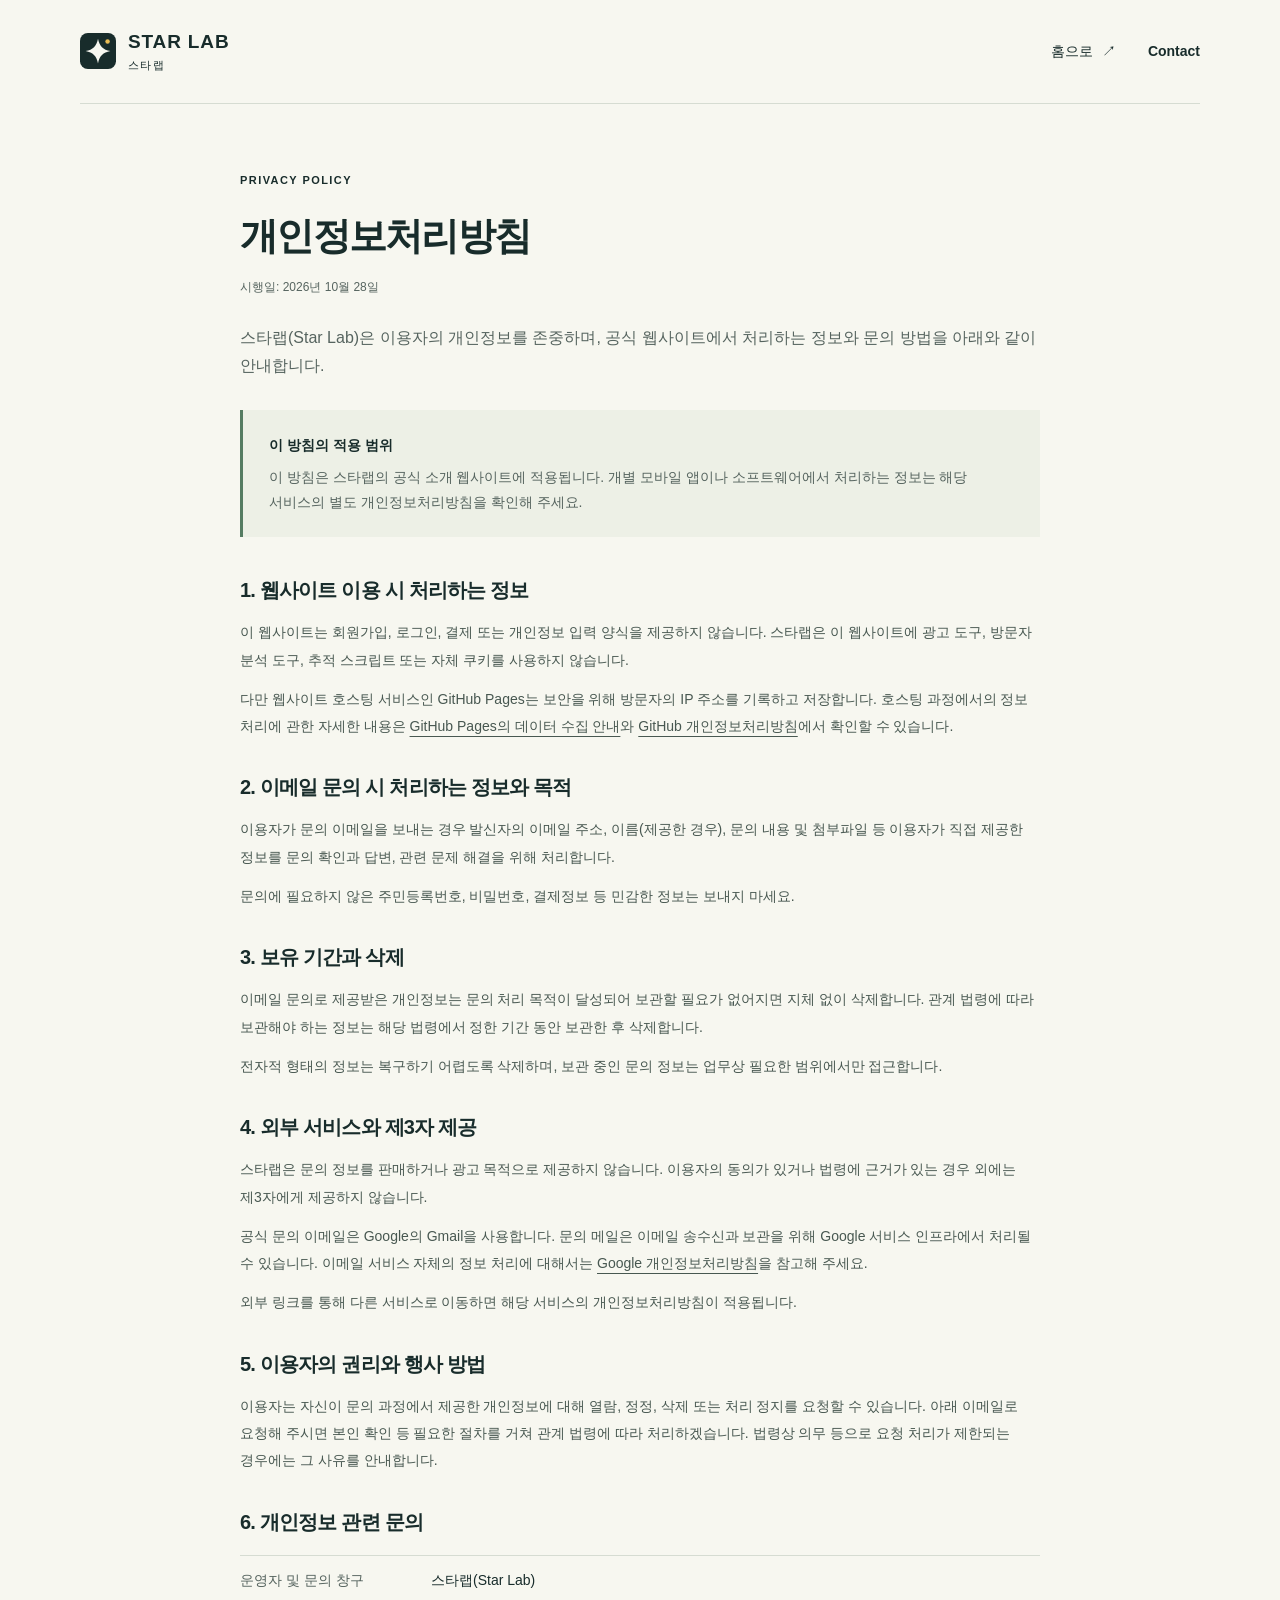
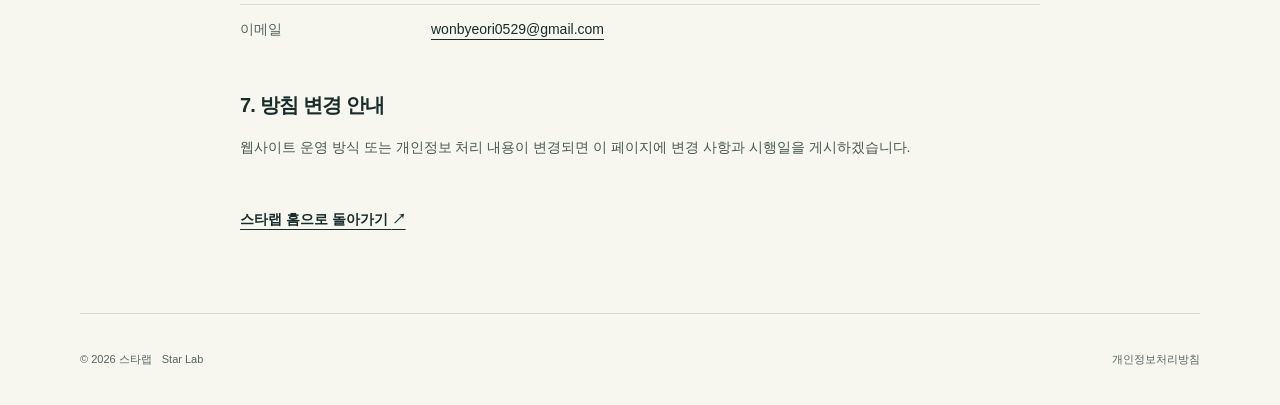
==== privacy.html @ 7d498df2 "Publish Star Lab official static website" ====
<!doctype html>
<html lang="ko">
<head>
  <meta charset="utf-8">
  <meta name="viewport" content="width=device-width, initial-scale=1">
  <title>개인정보처리방침 | 스타랩 Star Lab</title>
  <meta name="description" content="스타랩(Star Lab) 공식 웹사이트의 개인정보 처리 및 문의 안내입니다.">
  <meta name="theme-color" content="#182c2b">
  <link rel="icon" href="./assets/favicon.svg" type="image/svg+xml">
  <link rel="stylesheet" href="./assets/styles.css">
</head>
<body>
  <a class="skip-link" href="#main">본문 바로가기</a>
  <header class="site-header wrapper">
    <a class="brand" href="./" aria-label="스타랩 Star Lab 홈">
      <img src="./assets/favicon.svg" width="36" height="36" alt="">
      <span>STAR LAB<span class="brand-ko">스타랩</span></span>
    </a>
    <nav aria-label="주요 메뉴"><a href="./">홈으로 <span aria-hidden="true">↗</span></a><a href="./#contact">Contact</a></nav>
  </header>

  <main id="main" class="policy wrapper">
    <div class="policy-heading">
      <p class="eyebrow">PRIVACY POLICY</p>
      <h1>개인정보처리방침</h1>
      <p class="policy-date">시행일: <time datetime="2026-10-28">2026년 10월 28일</time></p>
      <p>스타랩(Star Lab)은 이용자의 개인정보를 존중하며, 공식 웹사이트에서 처리하는 정보와 문의 방법을 아래와 같이 안내합니다.</p>
    </div>

    <div class="policy-scope"><strong>이 방침의 적용 범위</strong><p>이 방침은 스타랩의 공식 소개 웹사이트에 적용됩니다. 개별 모바일 앱이나 소프트웨어에서 처리하는 정보는 해당 서비스의 별도 개인정보처리방침을 확인해 주세요.</p></div>

    <section aria-labelledby="policy-1"><h2 id="policy-1">1. 웹사이트 이용 시 처리하는 정보</h2>
      <p>이 웹사이트는 회원가입, 로그인, 결제 또는 개인정보 입력 양식을 제공하지 않습니다. 스타랩은 이 웹사이트에 광고 도구, 방문자 분석 도구, 추적 스크립트 또는 자체 쿠키를 사용하지 않습니다.</p>
      <p>다만 웹사이트 호스팅 서비스인 GitHub Pages는 보안을 위해 방문자의 IP 주소를 기록하고 저장합니다. 호스팅 과정에서의 정보 처리에 관한 자세한 내용은 <a href="https://docs.github.com/en/pages/getting-started-with-github-pages/what-is-github-pages#data-collection">GitHub Pages의 데이터 수집 안내</a>와 <a href="https://docs.github.com/en/site-policy/privacy-policies/github-general-privacy-statement">GitHub 개인정보처리방침</a>에서 확인할 수 있습니다.</p>
    </section>
    <section aria-labelledby="policy-2"><h2 id="policy-2">2. 이메일 문의 시 처리하는 정보와 목적</h2>
      <p>이용자가 문의 이메일을 보내는 경우 발신자의 이메일 주소, 이름(제공한 경우), 문의 내용 및 첨부파일 등 이용자가 직접 제공한 정보를 문의 확인과 답변, 관련 문제 해결을 위해 처리합니다.</p>
      <p>문의에 필요하지 않은 주민등록번호, 비밀번호, 결제정보 등 민감한 정보는 보내지 마세요.</p>
    </section>
    <section aria-labelledby="policy-3"><h2 id="policy-3">3. 보유 기간과 삭제</h2>
      <p>이메일 문의로 제공받은 개인정보는 문의 처리 목적이 달성되어 보관할 필요가 없어지면 지체 없이 삭제합니다. 관계 법령에 따라 보관해야 하는 정보는 해당 법령에서 정한 기간 동안 보관한 후 삭제합니다.</p>
      <p>전자적 형태의 정보는 복구하기 어렵도록 삭제하며, 보관 중인 문의 정보는 업무상 필요한 범위에서만 접근합니다.</p>
    </section>
    <section aria-labelledby="policy-4"><h2 id="policy-4">4. 외부 서비스와 제3자 제공</h2>
      <p>스타랩은 문의 정보를 판매하거나 광고 목적으로 제공하지 않습니다. 이용자의 동의가 있거나 법령에 근거가 있는 경우 외에는 제3자에게 제공하지 않습니다.</p>
      <p>공식 문의 이메일은 Google의 Gmail을 사용합니다. 문의 메일은 이메일 송수신과 보관을 위해 Google 서비스 인프라에서 처리될 수 있습니다. 이메일 서비스 자체의 정보 처리에 대해서는 <a href="https://policies.google.com/privacy?hl=ko">Google 개인정보처리방침</a>을 참고해 주세요.</p>
      <p>외부 링크를 통해 다른 서비스로 이동하면 해당 서비스의 개인정보처리방침이 적용됩니다.</p>
    </section>
    <section aria-labelledby="policy-5"><h2 id="policy-5">5. 이용자의 권리와 행사 방법</h2>
      <p>이용자는 자신이 문의 과정에서 제공한 개인정보에 대해 열람, 정정, 삭제 또는 처리 정지를 요청할 수 있습니다. 아래 이메일로 요청해 주시면 본인 확인 등 필요한 절차를 거쳐 관계 법령에 따라 처리하겠습니다. 법령상 의무 등으로 요청 처리가 제한되는 경우에는 그 사유를 안내합니다.</p>
    </section>
    <section aria-labelledby="policy-6"><h2 id="policy-6">6. 개인정보 관련 문의</h2>
      <dl class="policy-contact"><div><dt>운영자 및 문의 창구</dt><dd>스타랩(Star Lab)</dd></div><div><dt>이메일</dt><dd><a href="mailto:wonbyeori0529@gmail.com">wonbyeori0529@gmail.com</a></dd></div></dl>
    </section>
    <section aria-labelledby="policy-7"><h2 id="policy-7">7. 방침 변경 안내</h2>
      <p>웹사이트 운영 방식 또는 개인정보 처리 내용이 변경되면 이 페이지에 변경 사항과 시행일을 게시하겠습니다.</p>
    </section>
    <a class="text-link" href="./">스타랩 홈으로 돌아가기 <span aria-hidden="true">↗</span></a>
  </main>

  <footer class="site-footer wrapper"><p>© 2026 스타랩 <span lang="en">Star Lab</span></p><a href="./privacy.html" aria-current="page">개인정보처리방침</a></footer>
</body>
</html>
---- assets/styles.css ----
:root {
  color-scheme: light;
  --paper: #f7f7f0;
  --ink: #182c2b;
  --muted: #56645f;
  --line: #d6dcd2;
  --accent: #e9bc55;
  --font: -apple-system, BlinkMacSystemFont, "Segoe UI", "Apple SD Gothic Neo", "Malgun Gothic", sans-serif;
}

* { box-sizing: border-box; }
html { scroll-behavior: smooth; scroll-padding-top: 24px; }
body { margin: 0; background: var(--paper); color: var(--ink); font-family: var(--font); line-height: 1.75; word-break: keep-all; overflow-wrap: anywhere; -webkit-font-smoothing: antialiased; }
a { color: inherit; text-underline-offset: 5px; }
a:hover { text-decoration-thickness: 2px; }
a:focus-visible { outline: 3px solid #a15a09; outline-offset: 6px; border-radius: 2px; }
img, svg { max-width: 100%; }
h1, h2, h3, p, dl, dd { margin: 0; }
h1, h2, h3 { line-height: 1.35; }
.wrapper { width: min(1120px, calc(100% - 96px)); margin-inline: auto; }
.skip-link { position: absolute; z-index: 10; top: -100px; left: 24px; padding: 10px 18px; background: var(--ink); color: white; }
.skip-link:focus { top: 12px; }
.site-header { min-height: 104px; display: flex; align-items: center; justify-content: space-between; gap: 24px; border-bottom: 1px solid var(--line); }
.brand { display: inline-flex; gap: 12px; align-items: center; text-decoration: none; font-size: 19px; font-weight: 750; line-height: 1.2; letter-spacing: .045em; flex-shrink: 0; }
.brand img { display: block; }
.brand-ko { display: block; margin-top: 5px; font-size: 11px; letter-spacing: .12em; font-weight: 500; }
nav { display: flex; gap: 32px; align-items: center; }
nav a { font-size: 14px; font-weight: 550; text-decoration: none; padding-block: 12px; }
nav a:hover { text-decoration: underline; }
nav a span { margin-left: 5px; }
.hero { position: relative; display: grid; grid-template-columns: 1.5fr 1fr; column-gap: 28px; padding-top: 90px; }
.hero-copy { padding-block: 20px 82px; }
.eyebrow { display: flex; align-items: center; gap: 10px; font-size: 11px; line-height: 1.5; font-weight: 700; letter-spacing: .13em; }
.tiny-star { font-size: 20px; }
.hero h1 { margin-top: 30px; font-size: clamp(36px, 4vw, 52px); font-weight: 650; letter-spacing: -.055em; line-height: 1.45; }
.hero-description { margin-top: 26px; color: var(--muted); font-size: 16px; line-height: 1.9; letter-spacing: -.025em; }
.button { display: inline-flex; justify-content: space-between; align-items: center; gap: 30px; margin-top: 35px; padding: 12px 20px; min-height: 50px; background: var(--ink); color: var(--paper); text-decoration: none; font-size: 14px; font-weight: 600; border-radius: 3px; }
.button:hover { background: #2b4943; }
.button span { font-size: 21px; font-weight: 400; }
.hero-art { align-self: center; text-align: center; padding-bottom: 60px; }
.hero-art svg { display: block; width: 100%; max-width: 360px; margin-inline: auto; }
.art-caption { display: block; margin-top: 22px; font-size: 9px; letter-spacing: .15em; color: var(--muted); }
.hero-baseline { grid-column: 1 / -1; display: flex; align-items: center; justify-content: space-between; gap: 16px; padding: 18px 0; border-top: 1px solid var(--line); font-size: 10px; letter-spacing: .12em; color: var(--muted); }
.hero-baseline span:last-child { letter-spacing: .03em; }
.section { padding-block: 76px; }
.section-label { color: var(--muted); font-size: 10px; font-weight: 700; line-height: 1.5; letter-spacing: .13em; }
.about-content { display: grid; grid-template-columns: 1fr 1fr; gap: 72px; margin-top: 30px; }
h2 { font-size: 31px; font-weight: 600; letter-spacing: -.04em; }
.section-description { color: var(--muted); font-size: 15px; }
.company-details { margin-top: 26px; font-size: 13px; }
.company-details div { display: flex; gap: 32px; padding-block: 11px; border-top: 1px solid var(--line); }
.company-details dt { color: var(--muted); min-width: 58px; }
.company-details dd span { margin-left: 9px; color: var(--muted); font-size: 12px; }
.work-section { border-top: 1px solid var(--line); }
.section-heading h2 { margin-top: 24px; }
.work-grid { display: grid; grid-template-columns: 1fr 1fr; gap: 56px; margin-top: 42px; }
.work-item { position: relative; border-top: 1px solid var(--ink); padding-top: 24px; }
.work-number { position: absolute; top: 26px; right: 0; font-size: 11px; color: var(--muted); }
.work-item h3 { font-size: 23px; letter-spacing: -.04em; font-weight: 600; }
.work-english { margin-top: 4px; font-size: 11px; letter-spacing: .025em; color: var(--muted); }
.work-item > p:last-child { margin-top: 23px; max-width: 420px; font-size: 14px; color: var(--muted); }
.contact-section { margin-top: 12px; background: var(--ink); color: var(--paper); }
.contact-content { padding-block: 60px; display: grid; grid-template-columns: 1fr 1fr; align-items: center; gap: 56px; }
.contact-section .section-label { color: #becdc1; }
.contact-content h2 { margin-top: 20px; font-size: 29px; }
.contact-content > div > p:last-child { margin-top: 16px; font-size: 13px; color: #c0cec4; }
.email-link { display: flex; align-items: center; justify-content: space-between; gap: 14px; padding-block: 15px; border-bottom: 1px solid #78928a; font-size: clamp(17px, 1.8vw, 22px); text-decoration: none; letter-spacing: -.03em; }
.email-link span { flex-shrink: 0; color: var(--accent); font-size: 28px; }
.email-link:hover { color: var(--accent); }
.contact-action > p { margin-top: 11px; color: #c0cec4; font-size: 11px; }
.contact-action .contact-note { font-size: 11px !important; margin-top: 6px !important; }
.contact-section a:focus-visible { outline-color: var(--accent); }
.site-footer { display: flex; justify-content: space-between; align-items: center; gap: 20px; padding-block: 26px; font-size: 11px; color: var(--muted); }
.site-footer p span { margin-left: 7px; }
.site-footer a { text-decoration: none; padding-block: 10px; }
.site-footer a:hover { text-decoration: underline; }
.site-footer a span { margin-left: 8px; }

.policy { max-width: 800px; padding-block: 68px 80px; }
.policy-heading h1 { font-size: 38px; letter-spacing: -.045em; margin-top: 22px; }
.policy-date { font-size: 12px; color: var(--muted); margin-top: 15px; }
.policy-heading > p:last-child { margin-top: 26px; color: var(--muted); }
.policy-scope { margin-block: 30px 40px; padding: 23px 26px; background: #edf0e6; border-left: 3px solid #557c62; font-size: 14px; }
.policy-scope strong { font-weight: 650; }
.policy-scope p { margin-top: 8px; color: var(--muted); }
.policy section { margin-top: 34px; }
.policy h2 { font-size: 20px; margin-bottom: 15px; }
.policy section p { margin-top: 12px; font-size: 14px; color: #485851; line-height: 1.95; }
.policy section a { text-decoration-thickness: 1px; }
.policy-contact { font-size: 14px; padding-block: 4px; }
.policy-contact div { display: grid; grid-template-columns: 175px 1fr; gap: 16px; border-top: 1px solid var(--line); padding-block: 12px; }
.policy-contact dt { color: var(--muted); }
.text-link { display: inline-block; margin-top: 46px; font-size: 14px; font-weight: 650; }
.policy + .site-footer { border-top: 1px solid var(--line); }

@media (max-width: 900px) {
  .wrapper { width: calc(100% - 64px); }
  .hero { grid-template-columns: 1.6fr 1fr; padding-top: 60px; gap: 18px; }
  .hero h1 { font-size: 39px; }
  .hero-description { font-size: 14px; }
  .desktop-break { display: none; }
  .hero-art { padding-bottom: 40px; }
  .art-caption { font-size: 8px; letter-spacing: .04em; }
  .about-content { gap: 44px; }
  .contact-content { gap: 30px; }
  .contact-content h2 { font-size: 25px; }
  .contact-content > div > p:last-child { max-width: 240px; }
}

@media (max-width: 640px) {
  .wrapper { width: calc(100% - 40px); }
  .site-header { min-height: 85px; gap: 14px; }
  .brand { font-size: 15px; gap: 8px; letter-spacing: .02em; }
  .brand img { width: 30px; height: 30px; }
  .brand-ko { font-size: 9px; margin-top: 4px; }
  nav { gap: 15px; }
  nav a { font-size: 11px; }
  nav a span { margin-left: 1px; }
  .hero { display: flex; flex-direction: column; padding-top: 40px; gap: 0; }
  .hero-copy { padding-block: 5px 25px; }
  .eyebrow { font-size: 9px; letter-spacing: .09em; }
  .hero h1 { font-size: clamp(29px, 7.6vw, 46px); margin-top: 24px; }
  .hero-description { font-size: 14px; margin-top: 22px; }
  .button { margin-top: 28px; font-size: 13px; min-height: 48px; padding: 10px 18px; }
  .hero-art { width: 210px; padding-bottom: 25px; align-self: flex-end; }
  .art-caption { display: none; }
  .hero-baseline { font-size: 8px; padding-block: 16px; }
  .section { padding-block: 48px; }
  .about-content { grid-template-columns: 1fr; gap: 25px; margin-top: 22px; }
  h2 { font-size: 27px; }
  .section-description { font-size: 14px; }
  .company-details { margin-top: 20px; }
  .work-grid { grid-template-columns: 1fr; gap: 30px; margin-top: 30px; }
  .work-item { padding-top: 20px; }
  .work-item > p:last-child { margin-top: 16px; }
  .work-item h3 { font-size: 21px; }
  .section-heading h2 { margin-top: 20px; font-size: 26px; }
  .contact-content { grid-template-columns: 1fr; gap: 26px; padding-block: 43px; }
  .contact-content > div > p:last-child { max-width: none; }
  .email-link { font-size: clamp(17px, 4.8vw, 22px); }
  .site-footer { font-size: 10px; gap: 12px; padding-block: 20px; }
  .site-footer p span { margin-left: 3px; }
  .policy { padding-block: 44px 54px; }
  .policy-heading h1 { font-size: 30px; }
  .policy-heading > p:last-child { font-size: 14px; }
  .policy-scope { padding: 18px; }
  .policy h2 { font-size: 18px; }
  .policy-contact div { grid-template-columns: 1fr; gap: 4px; }
}

@media (prefers-reduced-motion: reduce) {
  html { scroll-behavior: auto; }
}
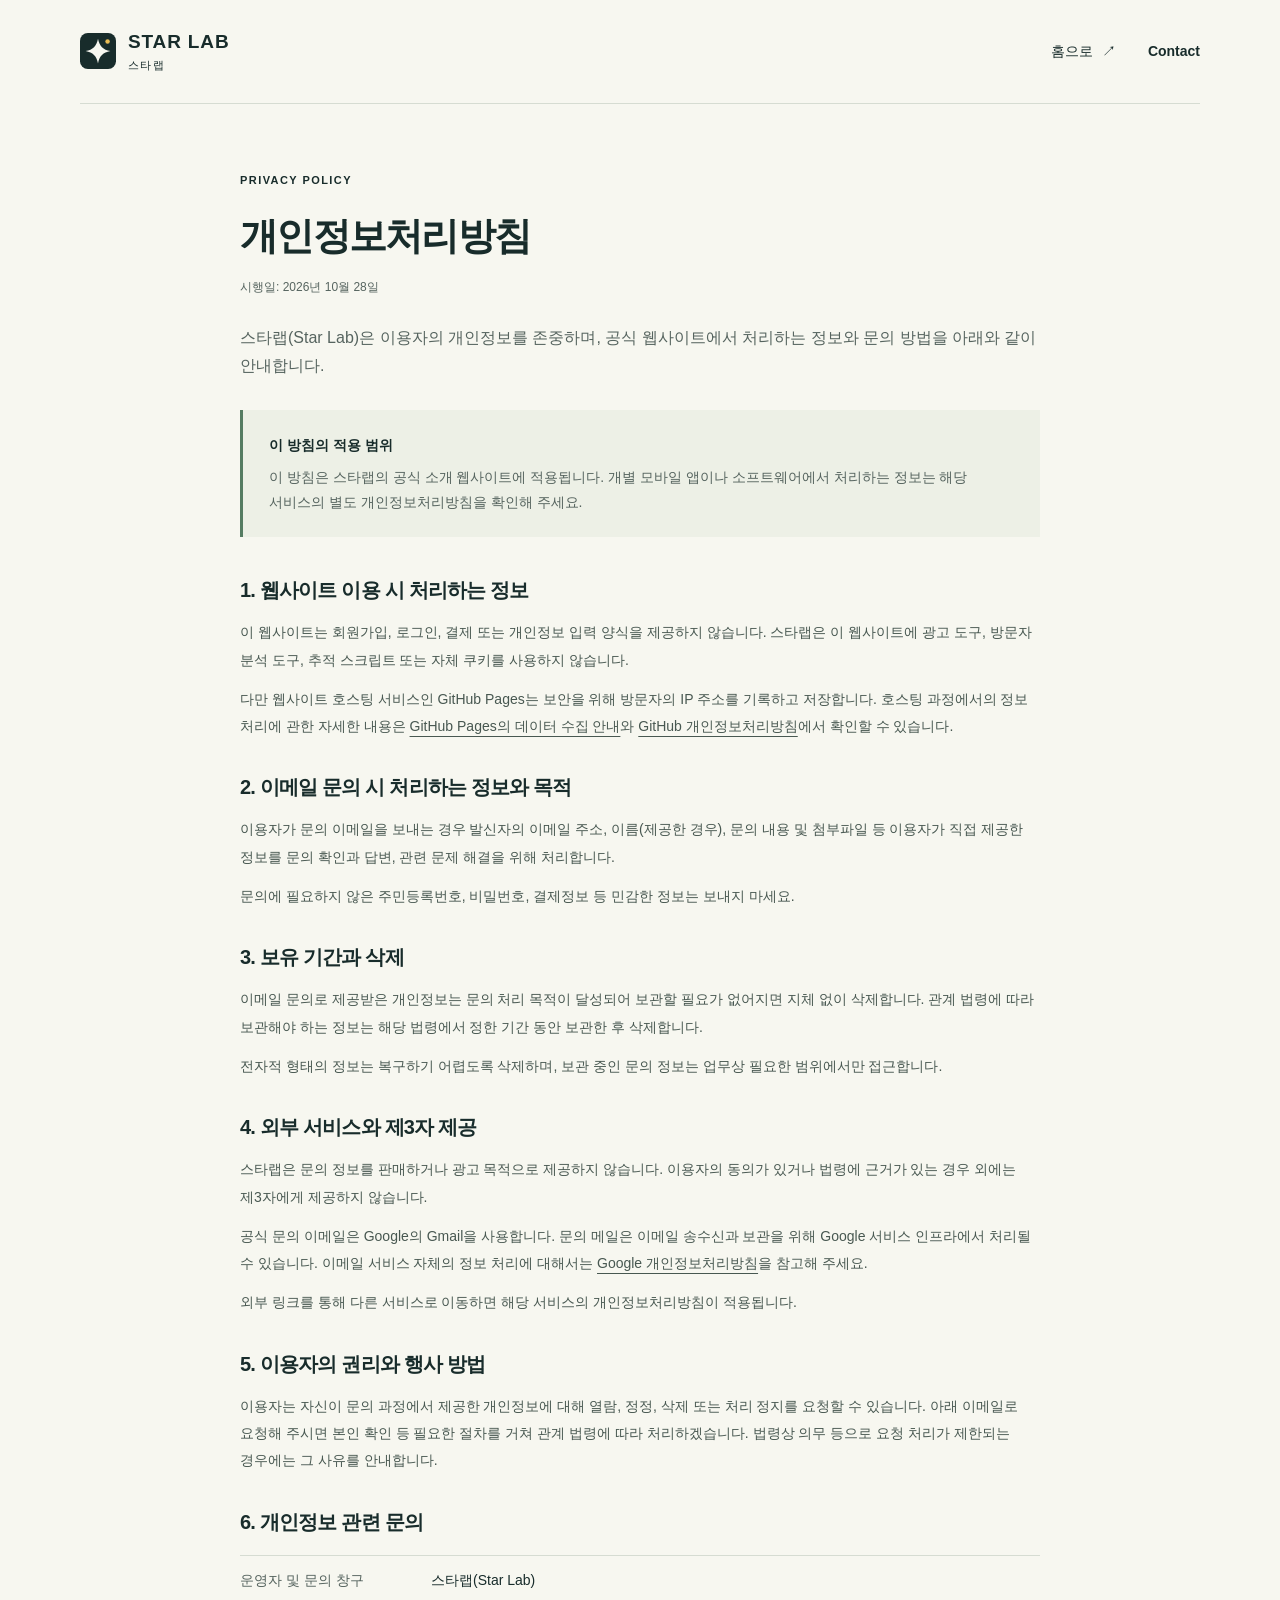
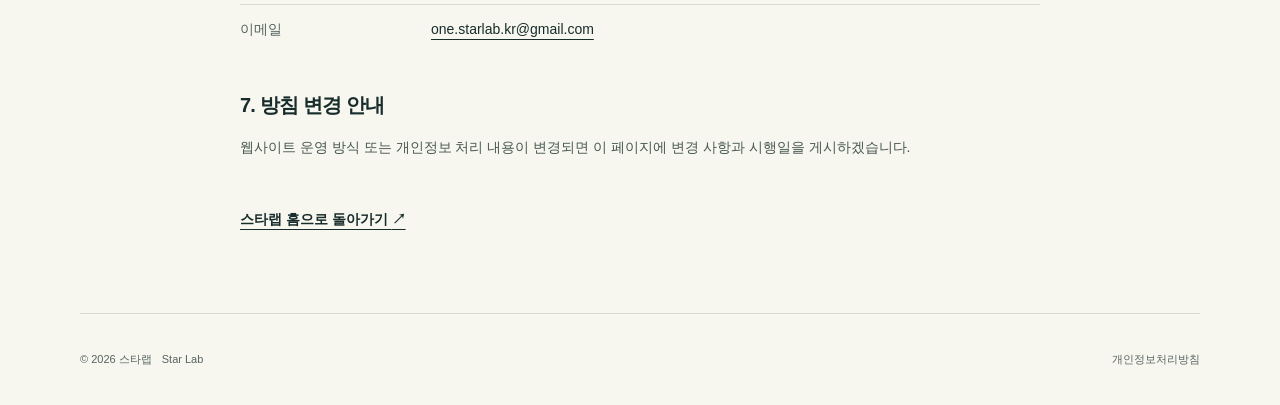
==== commit 55ca1e58: "Update Star Lab public contact email" ====
--- a/privacy.html
+++ b/privacy.html
@@ -50,7 +50,7 @@
       <p>이용자는 자신이 문의 과정에서 제공한 개인정보에 대해 열람, 정정, 삭제 또는 처리 정지를 요청할 수 있습니다. 아래 이메일로 요청해 주시면 본인 확인 등 필요한 절차를 거쳐 관계 법령에 따라 처리하겠습니다. 법령상 의무 등으로 요청 처리가 제한되는 경우에는 그 사유를 안내합니다.</p>
     </section>
     <section aria-labelledby="policy-6"><h2 id="policy-6">6. 개인정보 관련 문의</h2>
-      <dl class="policy-contact"><div><dt>운영자 및 문의 창구</dt><dd>스타랩(Star Lab)</dd></div><div><dt>이메일</dt><dd><a href="mailto:wonbyeori0529@gmail.com">wonbyeori0529@gmail.com</a></dd></div></dl>
+      <dl class="policy-contact"><div><dt>운영자 및 문의 창구</dt><dd>스타랩(Star Lab)</dd></div><div><dt>이메일</dt><dd><a href="mailto:one.starlab.kr@gmail.com">one.starlab.kr@gmail.com</a></dd></div></dl>
     </section>
     <section aria-labelledby="policy-7"><h2 id="policy-7">7. 방침 변경 안내</h2>
       <p>웹사이트 운영 방식 또는 개인정보 처리 내용이 변경되면 이 페이지에 변경 사항과 시행일을 게시하겠습니다.</p>
